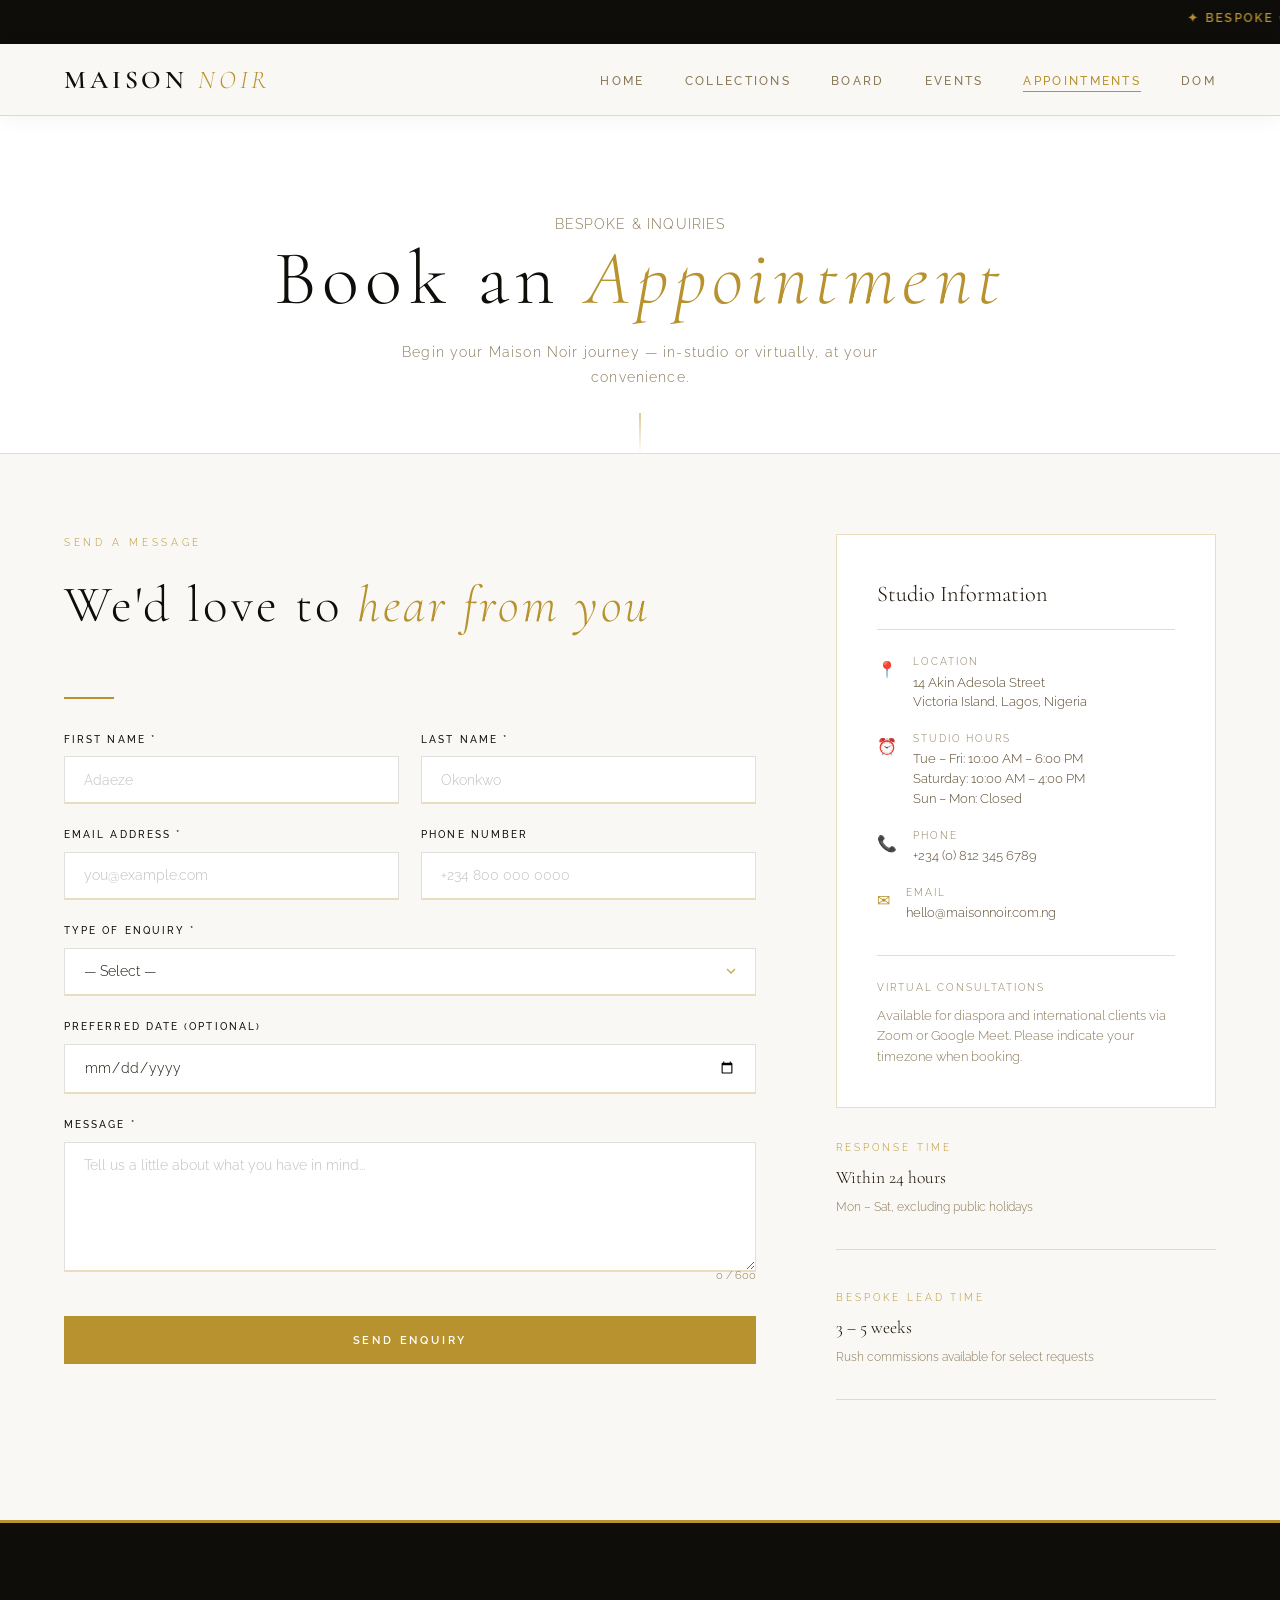
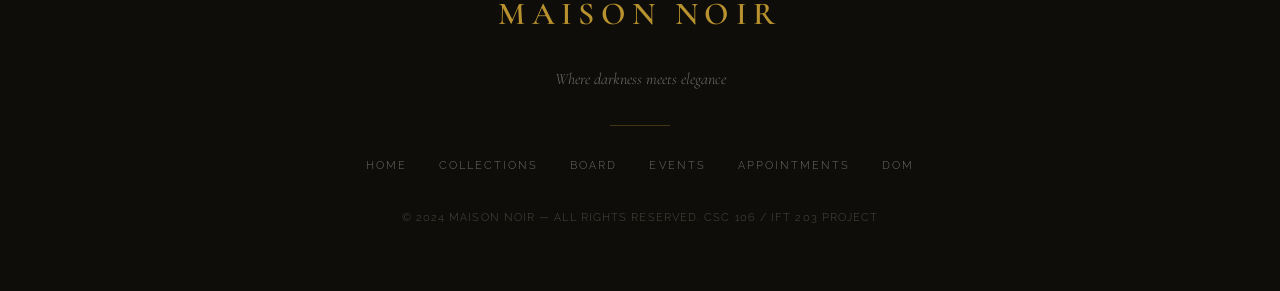
==== appointments.html @ 2f3c7764 "Add files via upload" ====
<!DOCTYPE html>
<html lang="en">
<head>
  <meta charset="UTF-8" />
  <meta name="viewport" content="width=device-width, initial-scale=1.0" />
  <title>Inquiries & Appointments — Maison Noir</title>
  <link rel="stylesheet" href="style.css" />
  <style>
    .contact-split {
      display: grid;
      grid-template-columns: 1fr 380px;
      gap: 5rem;
      align-items: start;
    }

    .contact-info-block {
      margin-bottom: 2.5rem;
      padding-bottom: 2rem;
      border-bottom: 1px solid var(--gold-border);
    }

    .contact-info-label {
      font-size: 0.6rem;
      letter-spacing: 0.3em;
      text-transform: uppercase;
      color: var(--gold);
      margin-bottom: 0.4rem;
    }

    .contact-info-value {
      font-family: var(--font-display);
      font-size: 1.1rem;
      color: var(--text);
    }

    .contact-info-note {
      font-size: 0.78rem;
      color: var(--text-muted);
      margin-top: 0.2rem;
    }

    .sidebar-box {
      background: var(--surface);
      border: 1px solid var(--gold-border);
      padding: 2.5rem;
      position: sticky;
      top: 100px;
    }

    .sidebar-box h3 {
      font-family: var(--font-display);
      font-size: 1.4rem;
      font-weight: 300;
      color: var(--text);
      margin-bottom: 1.5rem;
      padding-bottom: 1rem;
      border-bottom: 1px solid var(--gold-border);
    }

    .sidebar-item {
      display: flex;
      gap: 1rem;
      margin-bottom: 1.2rem;
      font-size: 0.82rem;
    }

    .sidebar-icon {
      color: var(--gold);
      font-size: 1rem;
      flex-shrink: 0;
      margin-top: 2px;
    }

    .sidebar-item-label {
      font-size: 0.6rem;
      letter-spacing: 0.2em;
      text-transform: uppercase;
      color: var(--text-muted);
      margin-bottom: 2px;
    }

    .sidebar-item-val {
      color: var(--text-soft);
      font-size: 0.82rem;
      line-height: 1.5;
    }

    select.form-control {
      appearance: none;
      background-image: url("data:image/svg+xml;charset=UTF-8,%3csvg xmlns='http://www.w3.org/2000/svg' viewBox='0 0 24 24' fill='none' stroke='%23c9a84c' stroke-width='2'%3e%3cpolyline points='6 9 12 15 18 9'%3e%3c/polyline%3e%3c/svg%3e");
      background-repeat: no-repeat;
      background-position: right 1rem center;
      background-size: 16px;
      padding-right: 2.5rem;
    }

    select.form-control option {
      background: var(--surface);
      color: var(--text);
    }

    @media (max-width: 900px) {
      .contact-split {
        grid-template-columns: 1fr;
      }
      .sidebar-box { position: static; }
    }
  </style>
</head>
<body>

  <!-- MARQUEE BANNER -->
  <div class="marquee-banner">
    <marquee behavior="scroll" direction="left" scrollamount="4">
      ✦ BESPOKE CONSULTATIONS — BOOK YOUR APPOINTMENT TODAY &nbsp;&nbsp;&nbsp;
      ✦ STUDIO OPEN: TUESDAY – SATURDAY, 10AM – 6PM WAT &nbsp;&nbsp;&nbsp;
      ✦ VIRTUAL CONSULTATIONS AVAILABLE FOR DIASPORA CLIENTS &nbsp;&nbsp;&nbsp;
      ✦ RESPONSE WITHIN 24 HOURS GUARANTEED &nbsp;&nbsp;&nbsp;
      ✦ GRAND RUNWAY SHOW — LAGOS, MAY 10, 2025 — RSVP OPEN &nbsp;&nbsp;&nbsp;
    </marquee>
  </div>

  <!-- NAVIGATION -->
  <nav>
    <a href="index.html" class="nav-logo">Maison <span>Noir</span></a>
    <ul class="nav-links">
      <li><a href="index.html">Home</a></li>
      <li><a href="products.html">Collections</a></li>
      <li><a href="trustees.html">Board</a></li>
      <li><a href="events.html">Events</a></li>
      <li><a href="appointments.html" class="active">Appointments</a></li>
      <li><a href="dom.html">DOM</a></li>
    </ul>
  </nav>

  <!-- PAGE HERO -->
  <div class="page-hero">
    <p class="page-hero-label">Bespoke & Inquiries</p>
    <h1>Book an <em>Appointment</em></h1>
    <p>Begin your Maison Noir journey — in-studio or virtually, at your convenience.</p>
  </div>

  <!-- CONTACT SECTION -->
  <section class="section">
    <div class="contact-split">

      <!-- FORM COLUMN -->
      <div>
        <p class="section-label">Send a Message</p>
        <h2 class="section-title">We'd love to <em>hear from you</em></h2>
        <div class="gold-line"></div>

        <div class="form-grid" id="contactForm">

          <div class="form-group">
            <label class="form-label" for="firstName">First Name *</label>
            <input class="form-control" type="text" id="firstName" placeholder="Adaeze" />
            <span class="form-error" id="firstNameErr">Please enter your first name.</span>
          </div>

          <div class="form-group">
            <label class="form-label" for="lastName">Last Name *</label>
            <input class="form-control" type="text" id="lastName" placeholder="Okonkwo" />
            <span class="form-error" id="lastNameErr">Please enter your last name.</span>
          </div>

          <div class="form-group">
            <label class="form-label" for="email">Email Address *</label>
            <input class="form-control" type="email" id="email" placeholder="you@example.com" />
            <span class="form-error" id="emailErr">Please enter a valid email address.</span>
          </div>

          <div class="form-group">
            <label class="form-label" for="phone">Phone Number</label>
            <input class="form-control" type="tel" id="phone" placeholder="+234 800 000 0000" />
          </div>

          <div class="form-group full">
            <label class="form-label" for="enquiryType">Type of Enquiry *</label>
            <select class="form-control" id="enquiryType">
              <option value="">— Select —</option>
              <option value="bespoke">Bespoke Commission</option>
              <option value="fitting">Fitting Appointment</option>
              <option value="collection">Collection Query</option>
              <option value="event">Event RSVP</option>
              <option value="press">Press & Media</option>
              <option value="other">Other</option>
            </select>
            <span class="form-error" id="typeErr">Please select an enquiry type.</span>
          </div>

          <div class="form-group full">
            <label class="form-label" for="preferredDate">Preferred Date (optional)</label>
            <input class="form-control" type="date" id="preferredDate" />
          </div>

          <div class="form-group full">
            <label class="form-label" for="message">Message *</label>
            <textarea class="form-control" id="message" placeholder="Tell us a little about what you have in mind..." maxlength="600"></textarea>
            <div class="char-count"><span id="charCount">0</span> / 600</div>
            <span class="form-error" id="messageErr">Please enter a message (minimum 20 characters).</span>
          </div>

          <div class="form-group full" style="margin-top:0.5rem;">
            <button class="btn btn-filled" onclick="submitForm()" style="width:100%"><span>Send Enquiry</span></button>
          </div>

        </div>

        <div class="success-msg" id="successMsg">
          ✦ &nbsp; Thank you — your message has been received. A member of our team will be in touch within 24 hours.
        </div>
      </div>

      <!-- SIDEBAR -->
      <div>
        <div class="sidebar-box reveal">
          <h3>Studio Information</h3>

          <div class="sidebar-item">
            <div class="sidebar-icon">📍</div>
            <div>
              <p class="sidebar-item-label">Location</p>
              <p class="sidebar-item-val">14 Akin Adesola Street<br>Victoria Island, Lagos, Nigeria</p>
            </div>
          </div>

          <div class="sidebar-item">
            <div class="sidebar-icon">⏰</div>
            <div>
              <p class="sidebar-item-label">Studio Hours</p>
              <p class="sidebar-item-val">Tue – Fri: 10:00 AM – 6:00 PM<br>Saturday: 10:00 AM – 4:00 PM<br>Sun – Mon: Closed</p>
            </div>
          </div>

          <div class="sidebar-item">
            <div class="sidebar-icon">📞</div>
            <div>
              <p class="sidebar-item-label">Phone</p>
              <p class="sidebar-item-val">+234 (0) 812 345 6789</p>
            </div>
          </div>

          <div class="sidebar-item">
            <div class="sidebar-icon">✉</div>
            <div>
              <p class="sidebar-item-label">Email</p>
              <p class="sidebar-item-val">hello@maisonnoir.com.ng</p>
            </div>
          </div>

          <div style="margin-top:2rem; padding-top:1.5rem; border-top:1px solid var(--gold-border);">
            <p class="sidebar-item-label" style="margin-bottom:0.6rem;">Virtual Consultations</p>
            <p style="font-size:0.8rem;color:var(--text-muted);line-height:1.6;">Available for diaspora and international clients via Zoom or Google Meet. Please indicate your timezone when booking.</p>
          </div>
        </div>

        <!-- Contact info blocks -->
        <div style="margin-top:2rem;">
          <div class="contact-info-block">
            <p class="contact-info-label">Response Time</p>
            <p class="contact-info-value">Within 24 hours</p>
            <p class="contact-info-note">Mon – Sat, excluding public holidays</p>
          </div>
          <div class="contact-info-block">
            <p class="contact-info-label">Bespoke Lead Time</p>
            <p class="contact-info-value">3 – 5 weeks</p>
            <p class="contact-info-note">Rush commissions available for select requests</p>
          </div>
        </div>
      </div>

    </div>
  </section>

  <!-- FOOTER -->
  <footer>
    <div class="footer-logo">Maison Noir</div>
    <p class="footer-tagline">Where darkness meets elegance</p>
    <div class="footer-divider"></div>
    <ul class="footer-links">
      <li><a href="index.html">Home</a></li>
      <li><a href="products.html">Collections</a></li>
      <li><a href="trustees.html">Board</a></li>
      <li><a href="events.html">Events</a></li>
      <li><a href="appointments.html">Appointments</a></li>
      <li><a href="dom.html">DOM</a></li>
    </ul>
    <p class="footer-copy">© 2024 Maison Noir — All rights reserved. CSC 106 / IFT 203 Project</p>
  </footer>

  <script>
    // ===== CHARACTER COUNTER =====
    const msgArea = document.getElementById('message');
    const charCount = document.getElementById('charCount');

    msgArea.addEventListener('input', () => {
      const len = msgArea.value.length;
      charCount.textContent = len;
      charCount.style.color = len > 550 ? '#e74c3c' : (len > 400 ? '#c9a84c' : '');
    });

    // ===== FORM VALIDATION =====
    function validate(id, errId, condition) {
      const el = document.getElementById(id);
      const err = document.getElementById(errId);
      if (condition(el.value)) {
        el.classList.remove('error'); el.classList.add('success');
        err.classList.remove('show');
        return true;
      } else {
        el.classList.add('error'); el.classList.remove('success');
        err.classList.add('show');
        return false;
      }
    }

    function submitForm() {
      const v1 = validate('firstName', 'firstNameErr', v => v.trim().length >= 2);
      const v2 = validate('lastName',  'lastNameErr',  v => v.trim().length >= 2);
      const v3 = validate('email',     'emailErr',     v => /^[^\s@]+@[^\s@]+\.[^\s@]+$/.test(v));
      const v4 = validate('enquiryType','typeErr',     v => v !== '');
      const v5 = validate('message',   'messageErr',   v => v.trim().length >= 20);

      if (v1 && v2 && v3 && v4 && v5) {
        // Hide form, show success
        document.getElementById('contactForm').style.display = 'none';
        const msg = document.getElementById('successMsg');
        msg.style.display = 'block';
        msg.style.animation = 'modalIn 0.5s ease both';

        // Confetti-like gold dots (CSS-only DOM injection)
        for (let i = 0; i < 12; i++) {
          const dot = document.createElement('div');
          dot.style.cssText = `
            position:fixed; width:6px; height:6px; border-radius:50%;
            background:var(--gold); pointer-events:none; z-index:9999;
            left:${20 + Math.random()*60}vw; top:${30 + Math.random()*40}vh;
            animation: fadeIn 0.4s ${i * 0.06}s both, drop 1.2s ${i * 0.06}s ease-in forwards;
          `;
          document.body.appendChild(dot);
          setTimeout(() => dot.remove(), 2000);
        }
      }
    }

    // Live validation on blur
    document.getElementById('firstName').addEventListener('blur', () =>
      validate('firstName', 'firstNameErr', v => v.trim().length >= 2));
    document.getElementById('lastName').addEventListener('blur', () =>
      validate('lastName', 'lastNameErr', v => v.trim().length >= 2));
    document.getElementById('email').addEventListener('blur', () =>
      validate('email', 'emailErr', v => /^[^\s@]+@[^\s@]+\.[^\s@]+$/.test(v)));

    // ===== SCROLL REVEAL =====
    const reveals = document.querySelectorAll('.reveal');
    const observer = new IntersectionObserver(entries => {
      entries.forEach(e => { if (e.isIntersecting) e.target.classList.add('visible'); });
    }, { threshold: 0.1 });
    reveals.forEach(el => observer.observe(el));
  </script>

</body>
</html>
---- style.css ----
@import url('https://fonts.googleapis.com/css2?family=Cormorant+Garamond:ital,wght@0,300;0,400;0,600;1,300;1,400;1,600&family=Raleway:wght@200;300;400;500;600&display=swap');

/* ===== CSS VARIABLES ===== */
:root {
  --bg: #faf8f4;
  --surface: #ffffff;
  --surface-2: #f2ede4;
  --black: #0f0d09;
  --black-soft: #1e1a12;
  --gold: #b8922e;
  --gold-light: #d4a843;
  --gold-dim: rgba(184, 146, 46, 0.1);
  --gold-border: rgba(184, 146, 46, 0.3);
  --text: #1a1208;
  --text-muted: #8a7a5a;
  --text-soft: #5c4a30;
  --font-display: 'Cormorant Garamond', serif;
  --font-body: 'Raleway', sans-serif;
  --transition: 0.4s cubic-bezier(0.25, 0.46, 0.45, 0.94);
}

/* ===== RESET & BASE ===== */
*, *::before, *::after { box-sizing: border-box; margin: 0; padding: 0; }

html { scroll-behavior: smooth; }

body {
  background-color: var(--bg);
  color: var(--text);
  font-family: var(--font-body);
  font-weight: 300;
  line-height: 1.7;
  overflow-x: hidden;
}

img { max-width: 100%; display: block; }
a { color: var(--gold); text-decoration: none; transition: var(--transition); }
a:hover { color: var(--gold-light); }

/* ===== MARQUEE BANNER ===== */
.marquee-banner {
  background: var(--black);
  color: var(--gold);
  font-family: var(--font-body);
  font-size: 0.72rem;
  font-weight: 600;
  letter-spacing: 0.2em;
  text-transform: uppercase;
  padding: 9px 0;
  overflow: hidden;
  white-space: nowrap;
}

/* ===== NAVIGATION ===== */
nav {
  position: sticky;
  top: 0;
  z-index: 100;
  background: rgba(250, 248, 244, 0.97);
  backdrop-filter: blur(12px);
  border-bottom: 1px solid var(--gold-border);
  padding: 0 4rem;
  display: flex;
  align-items: center;
  justify-content: space-between;
  height: 72px;
  box-shadow: 0 2px 20px rgba(0,0,0,0.05);
}

.nav-logo {
  font-family: var(--font-display);
  font-size: 1.6rem;
  font-weight: 600;
  letter-spacing: 0.15em;
  color: var(--black);
  text-transform: uppercase;
}

.nav-logo span {
  font-style: italic;
  font-weight: 300;
  color: var(--gold);
}

.nav-links {
  display: flex;
  list-style: none;
  gap: 2.5rem;
  align-items: center;
}

.nav-links a {
  font-size: 0.72rem;
  font-weight: 500;
  letter-spacing: 0.2em;
  text-transform: uppercase;
  color: var(--text-muted);
  position: relative;
  padding-bottom: 4px;
}

.nav-links a::after {
  content: '';
  position: absolute;
  bottom: 0; left: 0;
  width: 0; height: 1px;
  background: var(--gold);
  transition: var(--transition);
}

.nav-links a:hover, .nav-links a.active { color: var(--gold); }
.nav-links a:hover::after, .nav-links a.active::after { width: 100%; }

/* ===== FOOTER ===== */
footer {
  background: var(--black);
  border-top: 3px solid var(--gold);
  padding: 4rem;
  text-align: center;
}

.footer-logo {
  font-family: var(--font-display);
  font-size: 2rem;
  font-weight: 600;
  letter-spacing: 0.2em;
  color: var(--gold);
  text-transform: uppercase;
  margin-bottom: 1.5rem;
}

.footer-tagline {
  font-family: var(--font-display);
  font-style: italic;
  font-size: 1rem;
  color: rgba(250,248,244,0.4);
  margin-bottom: 2rem;
}

.footer-links {
  display: flex;
  justify-content: center;
  gap: 2rem;
  list-style: none;
  margin-bottom: 2rem;
}

.footer-links a { font-size: 0.7rem; letter-spacing: 0.18em; text-transform: uppercase; color: rgba(250,248,244,0.4); }
.footer-links a:hover { color: var(--gold); }
.footer-copy { font-size: 0.68rem; letter-spacing: 0.1em; color: rgba(250,248,244,0.25); text-transform: uppercase; }
.footer-divider { width: 60px; height: 1px; background: var(--gold-border); margin: 1.5rem auto; }

/* ===== PAGE HERO ===== */
.page-hero {
  padding: 6rem 4rem 4rem;
  text-align: center;
  position: relative;
  background: var(--surface);
  border-bottom: 1px solid var(--gold-border);
}

.page-hero::after {
  content: '';
  position: absolute;
  bottom: 0; left: 50%;
  transform: translateX(-50%);
  width: 1px; height: 40px;
  background: linear-gradient(to bottom, var(--gold), transparent);
}

.page-hero-label { font-size: 0.65rem; letter-spacing: 0.35em; text-transform: uppercase; color: var(--gold); margin-bottom: 1rem; }

.page-hero h1 {
  font-family: var(--font-display);
  font-size: clamp(3rem, 6vw, 5.5rem);
  font-weight: 300;
  letter-spacing: 0.08em;
  line-height: 1.1;
  color: var(--black);
  margin-bottom: 1.2rem;
}

.page-hero h1 em { font-style: italic; color: var(--gold); }
.page-hero p { font-size: 0.9rem; letter-spacing: 0.08em; color: var(--text-muted); max-width: 500px; margin: 0 auto; }

/* ===== SECTION ===== */
.section { padding: 5rem 4rem; }
.section-label { font-size: 0.65rem; letter-spacing: 0.35em; text-transform: uppercase; color: var(--gold); margin-bottom: 0.6rem; }

.section-title {
  font-family: var(--font-display);
  font-size: clamp(2rem, 4vw, 3.2rem);
  font-weight: 300;
  letter-spacing: 0.06em;
  color: var(--black);
  margin-bottom: 3rem;
}

.section-title em { font-style: italic; color: var(--gold); }
.gold-line { width: 50px; height: 2px; background: var(--gold); margin-bottom: 2rem; }

/* ===== BUTTON ===== */
.btn {
  display: inline-block;
  font-family: var(--font-body);
  font-size: 0.7rem;
  font-weight: 600;
  letter-spacing: 0.25em;
  text-transform: uppercase;
  padding: 1rem 2.5rem;
  border: 1.5px solid var(--black);
  color: var(--black);
  background: transparent;
  cursor: pointer;
  transition: var(--transition);
  position: relative;
  overflow: hidden;
}

.btn::before {
  content: '';
  position: absolute;
  inset: 0;
  background: var(--black);
  transform: scaleX(0);
  transform-origin: left;
  transition: var(--transition);
  z-index: 0;
}

.btn:hover::before { transform: scaleX(1); }
.btn:hover { color: var(--gold); }
.btn span { position: relative; z-index: 1; }

.btn-filled { background: var(--gold); border-color: var(--gold); color: #fff; }
.btn-filled::before { background: var(--black); }
.btn-filled:hover { color: var(--gold); }

/* ===== GRIDS ===== */
.grid-3 { display: grid; grid-template-columns: repeat(auto-fill, minmax(280px, 1fr)); gap: 2rem; }
.grid-4 { display: grid; grid-template-columns: repeat(auto-fill, minmax(220px, 1fr)); gap: 1.5rem; }

/* ===== PRODUCT CARD ===== */
.product-card {
  background: var(--surface);
  border: 1px solid var(--gold-border);
  overflow: hidden;
  cursor: pointer;
  transition: var(--transition);
  box-shadow: 0 2px 12px rgba(0,0,0,0.04);
}

.product-card:hover { border-color: var(--gold); transform: translateY(-4px); box-shadow: 0 10px 30px rgba(0,0,0,0.1); }
.product-card:hover .product-overlay { opacity: 1; }

.product-img {
  height: 320px;
  background: var(--surface-2);
  display: flex; align-items: center; justify-content: center;
  position: relative; overflow: hidden;
}

.product-img-bg {
  width: 100%; height: 100%;
  display: flex; align-items: center; justify-content: center;
  font-family: var(--font-display);
  font-size: 4rem;
  color: rgba(184,146,46,0.2);
}

.product-overlay {
  position: absolute; inset: 0;
  background: rgba(15,13,9,0.55);
  display: flex; align-items: center; justify-content: center;
  opacity: 0; transition: var(--transition);
}

.product-info { padding: 1.4rem; border-top: 1px solid var(--gold-border); }
.product-category { font-size: 0.62rem; letter-spacing: 0.25em; text-transform: uppercase; color: var(--gold); margin-bottom: 0.4rem; }
.product-name { font-family: var(--font-display); font-size: 1.2rem; font-weight: 400; color: var(--black); margin-bottom: 0.3rem; }
.product-price { font-size: 0.85rem; color: var(--text-muted); }

/* ===== MODAL ===== */
.modal-overlay {
  display: none; position: fixed; inset: 0;
  background: rgba(15,13,9,0.7); z-index: 1000;
  align-items: center; justify-content: center;
  backdrop-filter: blur(6px);
}

.modal-overlay.open { display: flex; }

.modal {
  background: var(--surface);
  border: 1px solid var(--gold-border);
  border-top: 3px solid var(--gold);
  padding: 3rem; max-width: 540px; width: 90%;
  position: relative;
  animation: modalIn 0.3s ease;
  box-shadow: 0 20px 60px rgba(0,0,0,0.2);
}

@keyframes modalIn {
  from { opacity: 0; transform: translateY(20px) scale(0.97); }
  to { opacity: 1; transform: none; }
}

.modal-close { position: absolute; top: 1.2rem; right: 1.5rem; font-size: 1.2rem; color: var(--text-muted); cursor: pointer; background: none; border: none; transition: var(--transition); }
.modal-close:hover { color: var(--gold); }
.modal-category { font-size: 0.62rem; letter-spacing: 0.3em; text-transform: uppercase; color: var(--gold); margin-bottom: 0.6rem; }
.modal-name { font-family: var(--font-display); font-size: 2.2rem; font-weight: 300; color: var(--black); margin-bottom: 0.6rem; }
.modal-price { font-size: 1rem; color: var(--gold); margin-bottom: 1.2rem; font-weight: 500; }
.modal-desc { font-size: 0.85rem; color: var(--text-soft); line-height: 1.8; margin-bottom: 2rem; border-top: 1px solid var(--gold-border); padding-top: 1.2rem; }

/* ===== TRUSTEE CARD ===== */
.trustee-card {
  text-align: center; padding: 2.5rem 1.5rem;
  border: 1px solid var(--gold-border);
  background: var(--surface);
  transition: var(--transition);
  position: relative; overflow: hidden;
  box-shadow: 0 2px 12px rgba(0,0,0,0.04);
}

.trustee-card::before {
  content: ''; position: absolute; bottom: 0; left: 0; right: 0;
  height: 2px; background: linear-gradient(90deg, transparent, var(--gold), transparent);
  transform: scaleX(0); transition: var(--transition);
}

.trustee-card:hover { transform: translateY(-6px); border-color: var(--gold); box-shadow: 0 12px 32px rgba(0,0,0,0.1); }
.trustee-card:hover::before { transform: scaleX(1); }

.trustee-avatar {
  width: 90px; height: 90px; border-radius: 50%;
  background: var(--surface-2); border: 2px solid var(--gold-border);
  display: flex; align-items: center; justify-content: center;
  margin: 0 auto 1.4rem;
  font-family: var(--font-display); font-size: 1.8rem; color: var(--gold); font-weight: 300;
  transition: var(--transition);
}

.trustee-card:hover .trustee-avatar { border-color: var(--gold); background: var(--gold-dim); }
.trustee-name { font-family: var(--font-display); font-size: 1.3rem; font-weight: 400; color: var(--black); margin-bottom: 0.3rem; }
.trustee-title { font-size: 0.65rem; letter-spacing: 0.2em; text-transform: uppercase; color: var(--gold); margin-bottom: 0.8rem; }
.trustee-bio { font-size: 0.8rem; color: var(--text-muted); line-height: 1.7; }

/* ===== EVENT CARD ===== */
.event-card {
  display: grid; grid-template-columns: 100px 1fr auto;
  gap: 2rem; align-items: center; padding: 2rem;
  border: 1px solid var(--gold-border); background: var(--surface);
  transition: var(--transition); margin-bottom: 1.2rem;
  box-shadow: 0 2px 12px rgba(0,0,0,0.04);
}

.event-card:hover { border-color: var(--gold); background: var(--surface-2); box-shadow: 0 8px 24px rgba(0,0,0,0.08); }
.event-date-box { text-align: center; border-right: 1px solid var(--gold-border); padding-right: 2rem; }
.event-day { font-family: var(--font-display); font-size: 2.8rem; font-weight: 300; color: var(--gold); line-height: 1; }
.event-month { font-size: 0.62rem; letter-spacing: 0.25em; text-transform: uppercase; color: var(--text-muted); margin-top: 4px; }
.event-title { font-family: var(--font-display); font-size: 1.4rem; font-weight: 400; color: var(--black); margin-bottom: 0.3rem; }
.event-meta { font-size: 0.75rem; color: var(--text-muted); letter-spacing: 0.08em; margin-bottom: 0.5rem; }
.event-desc { font-size: 0.82rem; color: var(--text-soft); line-height: 1.6; }

.event-tag {
  display: inline-block; font-size: 0.6rem; letter-spacing: 0.2em; text-transform: uppercase;
  padding: 5px 14px; border: 1px solid var(--black); color: var(--black); white-space: nowrap;
}

/* ===== COUNTDOWN ===== */
.countdown-strip {
  background: var(--black); padding: 2.5rem; text-align: center; margin-bottom: 4rem;
}

.countdown-label { font-size: 0.65rem; letter-spacing: 0.3em; text-transform: uppercase; color: var(--gold); margin-bottom: 1.5rem; }
.countdown-timer { display: flex; justify-content: center; gap: 3rem; }
.countdown-unit { display: flex; flex-direction: column; align-items: center; }
.countdown-number { font-family: var(--font-display); font-size: 3.5rem; font-weight: 300; color: #fff; line-height: 1; min-width: 80px; text-align: center; }
.countdown-unit-label { font-size: 0.6rem; letter-spacing: 0.25em; text-transform: uppercase; color: rgba(255,255,255,0.4); margin-top: 6px; }
.countdown-sep { font-family: var(--font-display); font-size: 2.5rem; color: var(--gold); align-self: flex-start; margin-top: 8px; }

/* ===== FORM ===== */
.form-grid { display: grid; grid-template-columns: 1fr 1fr; gap: 1.4rem; max-width: 700px; }
.form-group { display: flex; flex-direction: column; gap: 0.5rem; }
.form-group.full { grid-column: 1 / -1; }
.form-label { font-size: 0.65rem; letter-spacing: 0.2em; text-transform: uppercase; color: var(--black); font-weight: 500; }

.form-control {
  background: var(--surface); border: 1px solid rgba(0,0,0,0.12);
  border-bottom: 2px solid var(--gold-border);
  color: var(--text); font-family: var(--font-body); font-size: 0.88rem; font-weight: 300;
  padding: 0.9rem 1.2rem; outline: none; transition: var(--transition); width: 100%;
}

.form-control:focus { border-color: var(--gold); border-bottom-color: var(--gold); background: #fffdf9; }
.form-control::placeholder { color: rgba(0,0,0,0.25); }
textarea.form-control { resize: vertical; min-height: 130px; }
.form-control.error { border-bottom-color: #c0392b; }
.form-control.success { border-bottom-color: #27ae60; }
.form-error { font-size: 0.7rem; color: #c0392b; display: none; }
.form-error.show { display: block; }
.char-count { font-size: 0.68rem; color: var(--text-muted); text-align: right; margin-top: -0.8rem; }

.success-msg {
  display: none; background: #f0faf4; border: 1px solid rgba(39,174,96,0.4);
  border-left: 3px solid #27ae60; padding: 1.5rem 2rem;
  margin-top: 2rem; color: #1e7e44; font-size: 0.82rem; letter-spacing: 0.1em;
}

/* ===== DOM TREE ===== */
.dom-tree {
  background: var(--black); padding: 2.5rem;
  font-family: 'Courier New', monospace; font-size: 0.82rem; line-height: 2;
  color: rgba(255,255,255,0.6); overflow-x: auto;
}

.dom-legend { display: flex; gap: 2rem; margin-bottom: 2rem; flex-wrap: wrap; }
.dom-legend-item { display: flex; align-items: center; gap: 0.5rem; font-size: 0.72rem; color: var(--text-soft); }
.dom-dot { width: 10px; height: 10px; border-radius: 50%; }

/* ===== FILTER BUTTONS ===== */
.filter-bar { display: flex; gap: 0.8rem; flex-wrap: wrap; margin-bottom: 3rem; }

.filter-btn {
  font-family: var(--font-body); font-size: 0.65rem; letter-spacing: 0.2em; text-transform: uppercase;
  padding: 0.6rem 1.4rem; border: 1px solid rgba(0,0,0,0.2);
  color: var(--text-muted); background: transparent; cursor: pointer; transition: var(--transition);
}

.filter-btn.active, .filter-btn:hover { border-color: var(--gold); color: var(--gold); background: var(--gold-dim); }

/* ===== HOME HERO ===== */
.home-hero {
  min-height: 92vh;
  display: flex; flex-direction: column; align-items: center; justify-content: center;
  text-align: center; position: relative; padding: 4rem; overflow: hidden;
  background: var(--surface);
}

.home-hero::before {
  content: ''; position: absolute; inset: 0;
  background:
    radial-gradient(ellipse 70% 50% at 50% 100%, rgba(184,146,46,0.07) 0%, transparent 70%),
    radial-gradient(ellipse 40% 30% at 80% 10%, rgba(184,146,46,0.04) 0%, transparent 60%);
}

.hero-eyebrow {
  font-size: 0.65rem; letter-spacing: 0.45em; text-transform: uppercase; color: var(--gold);
  margin-bottom: 2rem; position: relative; display: flex; align-items: center; gap: 1rem;
}

.hero-eyebrow::before, .hero-eyebrow::after { content: ''; width: 40px; height: 1px; background: var(--gold-border); }

.hero-title {
  font-family: var(--font-display);
  font-size: clamp(4rem, 10vw, 9rem);
  font-weight: 300; letter-spacing: 0.15em; line-height: 0.95;
  color: var(--black); text-transform: uppercase; margin-bottom: 1rem; position: relative;
}

.hero-title .italic { font-style: italic; color: var(--gold); display: block; }
.hero-sub { font-family: var(--font-display); font-size: clamp(1rem, 2vw, 1.5rem); font-weight: 300; font-style: italic; color: var(--text-muted); margin-bottom: 3rem; letter-spacing: 0.1em; }
.hero-cta { display: flex; gap: 1.5rem; justify-content: center; flex-wrap: wrap; }
.hero-deco { position: absolute; font-family: var(--font-display); font-size: 18rem; font-weight: 600; color: rgba(184,146,46,0.04); letter-spacing: 0.2em; top: 50%; left: 50%; transform: translate(-50%,-50%); white-space: nowrap; pointer-events: none; user-select: none; }

/* ===== FEATURED ROW ===== */
.featured-row { display: grid; grid-template-columns: 1.4fr 1fr 1fr; gap: 1.5rem; }

.featured-card {
  background: var(--surface); border: 1px solid var(--gold-border);
  overflow: hidden; transition: var(--transition); cursor: pointer;
  box-shadow: 0 2px 12px rgba(0,0,0,0.05);
}

.featured-card:hover { border-color: var(--gold); transform: translateY(-4px); box-shadow: 0 12px 32px rgba(0,0,0,0.1); }
.featured-card-img { height: 380px; background: var(--surface-2); display: flex; align-items: center; justify-content: center; font-family: var(--font-display); font-size: 5rem; color: rgba(184,146,46,0.2); overflow: hidden; }
.featured-card:first-child .featured-card-img { height: 500px; }
.featured-card-body { padding: 1.5rem; border-top: 1px solid var(--gold-border); }
.featured-card-category { font-size: 0.6rem; letter-spacing: 0.25em; text-transform: uppercase; color: var(--gold); margin-bottom: 0.4rem; }
.featured-card-title { font-family: var(--font-display); font-size: 1.3rem; color: var(--black); }

/* ===== TYPEWRITER ===== */
#typewriter::after { content: '|'; color: var(--gold); animation: blink 0.8s infinite; }
@keyframes blink { 0%,100% { opacity:1; } 50% { opacity:0; } }

/* ===== SCROLL REVEAL ===== */
.reveal { opacity: 0; transform: translateY(28px); transition: opacity 0.7s ease, transform 0.7s ease; }
.reveal.visible { opacity: 1; transform: none; }

/* ===== QUOTE STRIP ===== */
.quote-strip { border-top: 1px solid var(--gold-border); border-bottom: 1px solid var(--gold-border); padding: 4rem; text-align: center; background: var(--black); }
.quote-strip blockquote { font-family: var(--font-display); font-size: clamp(1.4rem, 3vw, 2.2rem); font-style: italic; font-weight: 300; color: #fff; line-height: 1.5; max-width: 700px; margin: 0 auto 1rem; }
.quote-strip cite { font-size: 0.7rem; letter-spacing: 0.25em; text-transform: uppercase; color: var(--gold); }

/* ===== RESPONSIVE ===== */
@media (max-width: 768px) {
  nav { padding: 0 1.5rem; }
  .nav-links { gap: 1.2rem; }
  .nav-links a { font-size: 0.65rem; }
  .section { padding: 3rem 1.5rem; }
  .page-hero { padding: 4rem 1.5rem 3rem; }
  .featured-row { grid-template-columns: 1fr; }
  .featured-card:first-child .featured-card-img { height: 280px; }
  .form-grid { grid-template-columns: 1fr; }
  .event-card { grid-template-columns: 80px 1fr; }
  .event-tag { display: none; }
  footer { padding: 3rem 1.5rem; }
  .countdown-timer { gap: 1.5rem; }
  .countdown-number { font-size: 2.5rem; min-width: 60px; }
  .hero-cta { flex-direction: column; align-items: center; }
  .home-hero { padding: 2rem 1.5rem; }
  .grid-3 { grid-template-columns: 1fr; }
}
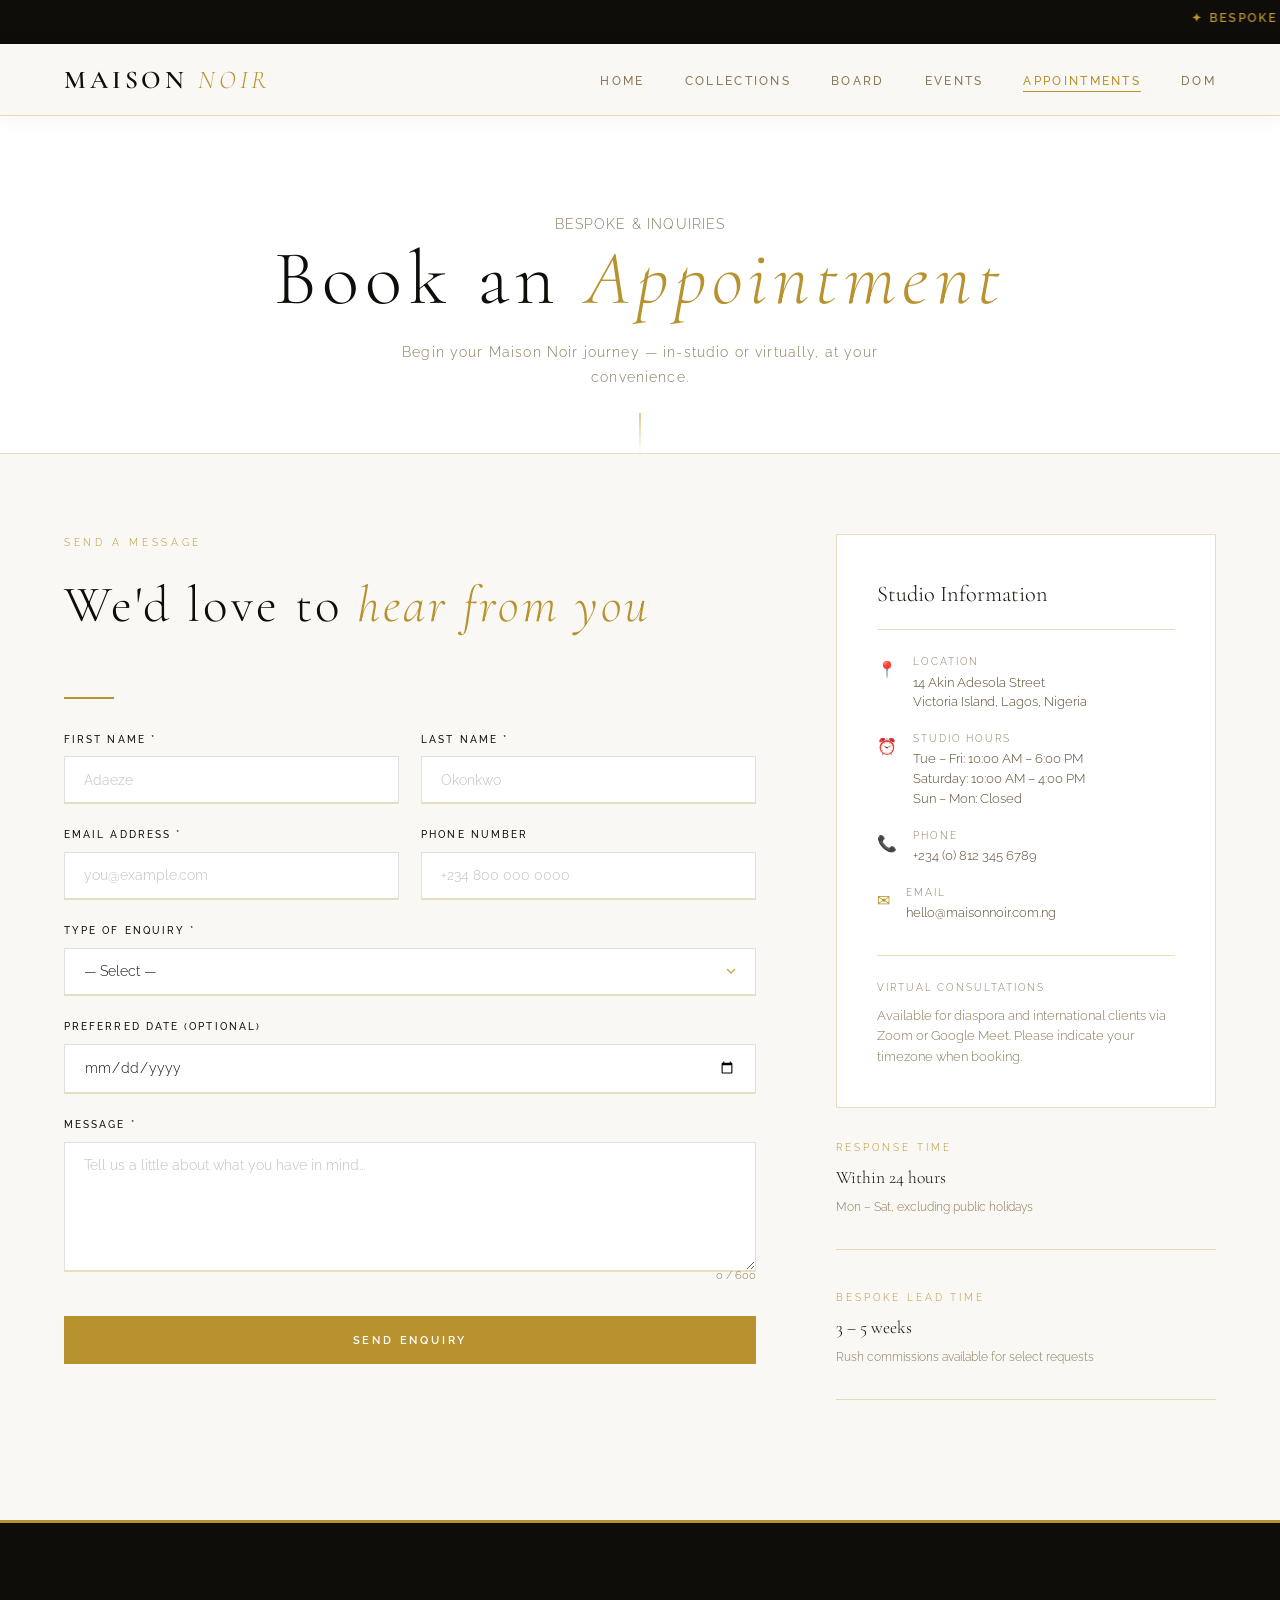
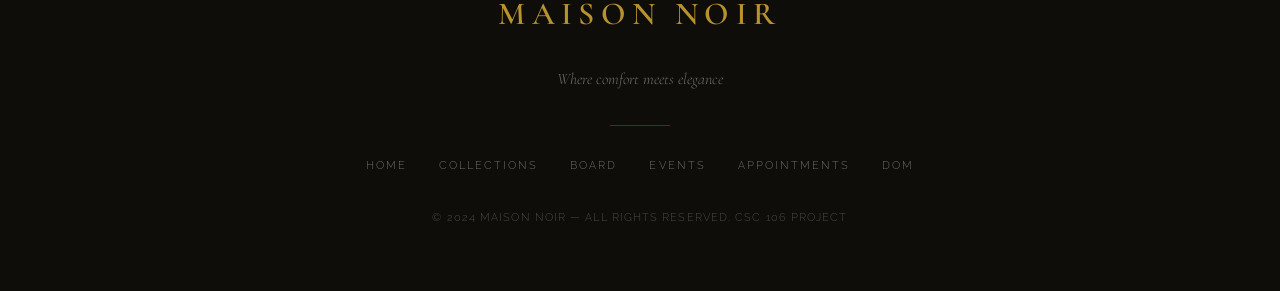
==== commit 457eb2cd: "Update appointments.html" ====
--- a/appointments.html
+++ b/appointments.html
@@ -276,7 +276,7 @@
   <!-- FOOTER -->
   <footer>
     <div class="footer-logo">Maison Noir</div>
-    <p class="footer-tagline">Where darkness meets elegance</p>
+    <p class="footer-tagline">Where comfort meets elegance</p>
     <div class="footer-divider"></div>
     <ul class="footer-links">
       <li><a href="index.html">Home</a></li>
@@ -286,7 +286,7 @@
       <li><a href="appointments.html">Appointments</a></li>
       <li><a href="dom.html">DOM</a></li>
     </ul>
-    <p class="footer-copy">© 2024 Maison Noir — All rights reserved. CSC 106 / IFT 203 Project</p>
+    <p class="footer-copy">© 2024 Maison Noir — All rights reserved. CSC 106 Project</p>
   </footer>
 
   <script>
